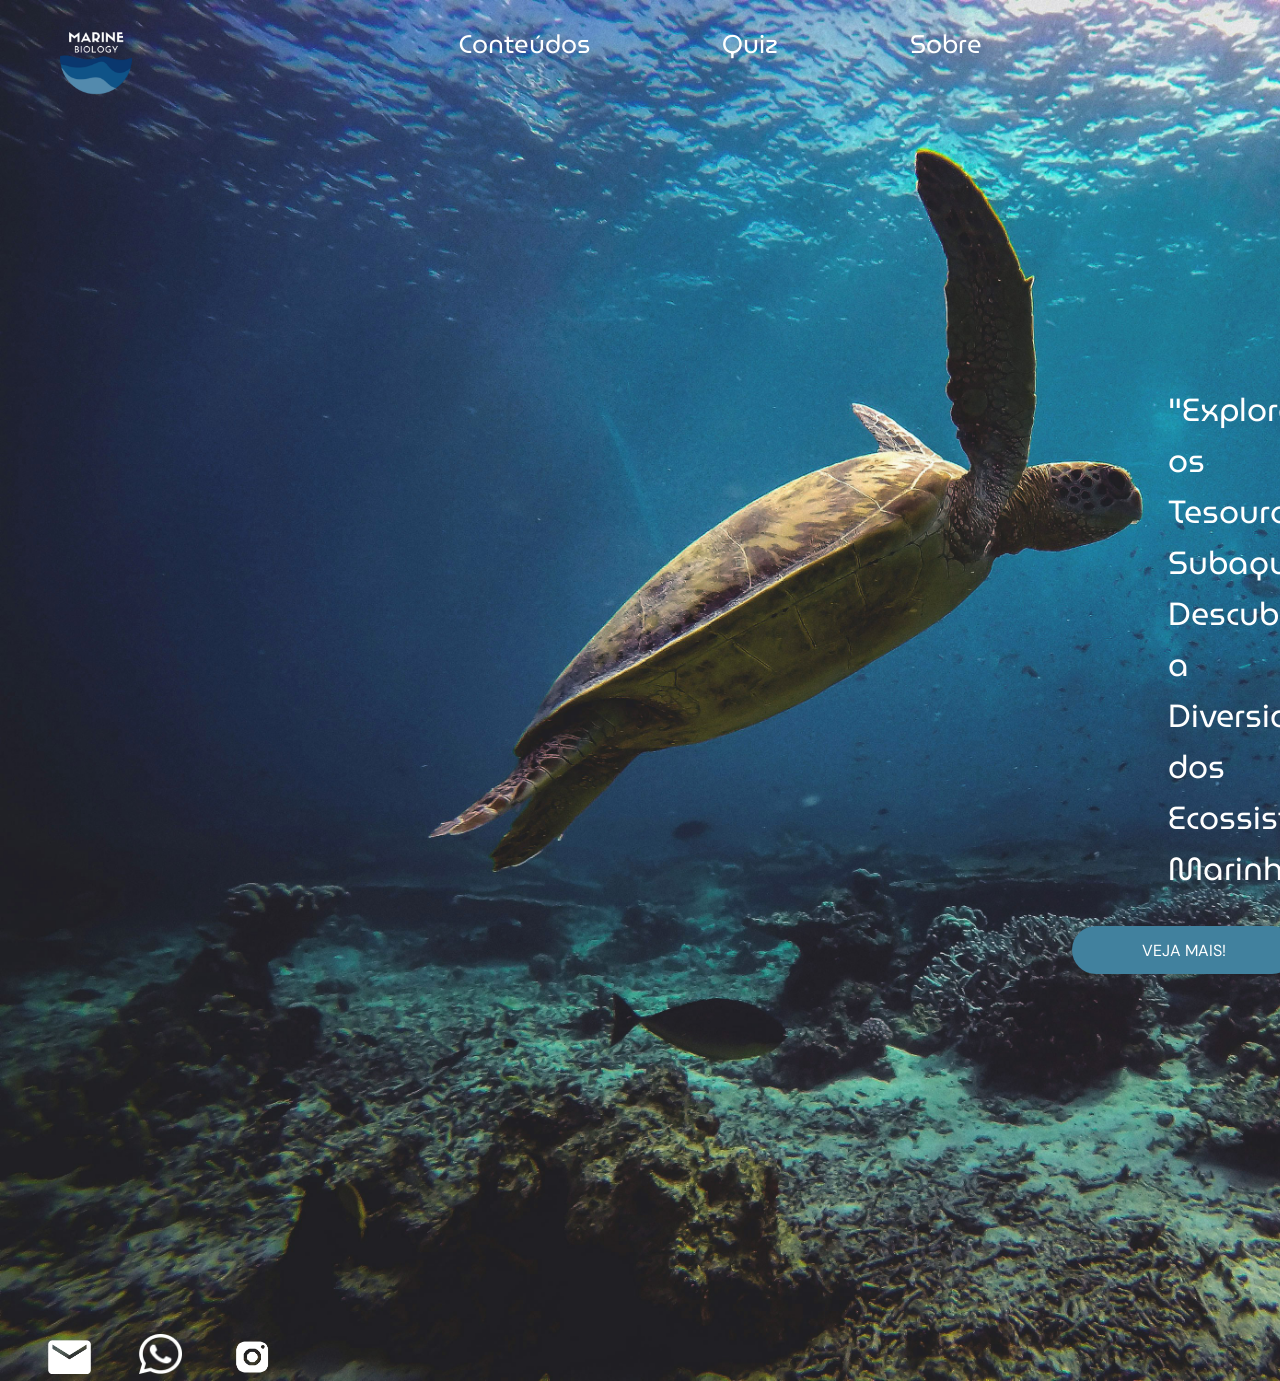
==== index.html @ a631b2ee "........" ====
<!DOCTYPE html>
<html lang="en">
<head>
    <meta charset="UTF-8">
    <meta name="viewport" content="width=device-width, initial-scale=1.0">
    <link rel="stylesheet" href="style.css">
    <link rel="shortcut icon" href="./img/favicon.png" type="image/x-icon">
    <link rel="preconnect" href="https://fonts.googleapis.com">
<link rel="preconnect" href="https://fonts.gstatic.com" crossorigin>
<link href="https://fonts.googleapis.com/css2?family=DM+Sans:ital,opsz,wght@0,9..40,100..1000;1,9..40,100..1000&family=MuseoModerno:ital,wght@0,100..900;1,100..900&display=swap" rel="stylesheet">
    <title>Marine Biology</title>
</head>
<body>
    <header>
        <div class="header">
            <div>
                <a href="./index.html"><img src="./img/Logo.png" alt="logo do site"></a>
            </div>

            <div class="navegacao">
                <nav>
                    
                    <a href="./pages/conteudos/Ecossistema.html">Conteúdos</a>
                    <a href="./pages/quiz/quiz.html">Quiz</a>
                    <a href="">Sobre</a>
                </nav>
            </div>
        </div>
    </header>

    <main>
        <section class="centro">
        <div class="paragrafo">
            <p>"Explorando os Tesouros Subaquáticos: Descubra a Diversidade dos Ecossistemas Marinhos"</p>

            <div class="bt">
                <a href="./pages/conteudos/Ecossistema.html"><button>VEJA MAIS!</button></a>
            </div>
        </div>
        
    </section>
    <section class="redes">
        <div>
            <img src="./img/email.png" alt="">
        </div>
        <div>
            <img src="./img/zap.png" alt="">
        </div>
        <div>
            <img src="./img/insta.png" alt="">
        </div>
    </section>
    </main>
</body>
</html>
---- style.css ----
*{
    margin: 0;
    padding: 0;
    box-sizing: border-box;
    font-family: "MuseoModerno", sans-serif;
    text-align: center;
}

body{
    background-image: url("./img/background.jpg");
    background-repeat: no-repeat;
    
    background-size: cover;
}

header{
    height: 5rem;
    margin-bottom: 5rem;
}

.header{
    display: flex;
}

header img{
    width: 8rem;
    margin-left: 2rem;
}

.navegacao{
    margin-top: 1.5rem;
    margin-right: auto;
    margin-left: auto;
}

a{
    text-decoration: none;
    color: #fff;
    margin-right: 8rem;
    font-size: 1.6rem;
}

a:hover{
    color: #cfcbcb;
    text-decoration:underline;
}

.centro{
    margin-left: 60rem;
    margin-top: 19rem;
    color: white;
    font-size: 2rem;
    text-align: center;
}

.paragrafo p{
    margin-left: 13rem;
    margin-right: 13rem;
}

.bt{
   margin-left: 7rem;
}

.centro button{
    background: #41819E;
    border-radius: 2rem;
    color: #fff;
    width: 14rem;
    height: 3rem;
    border: none;
    margin-top: 2rem;
    font-family: "DM Sans", sans-serif;
    font-size: 1rem;
    
}

.centro button:hover{
    background: #2a6d8c;
    border-radius: 2rem;
    color: #fff;
    cursor: pointer;
}

.redes{
    display: flex;
    align-items: end;
    margin-top: 22.5rem;

}

.redes img{
    width: 2.7rem;
    margin-left: 3rem;
}
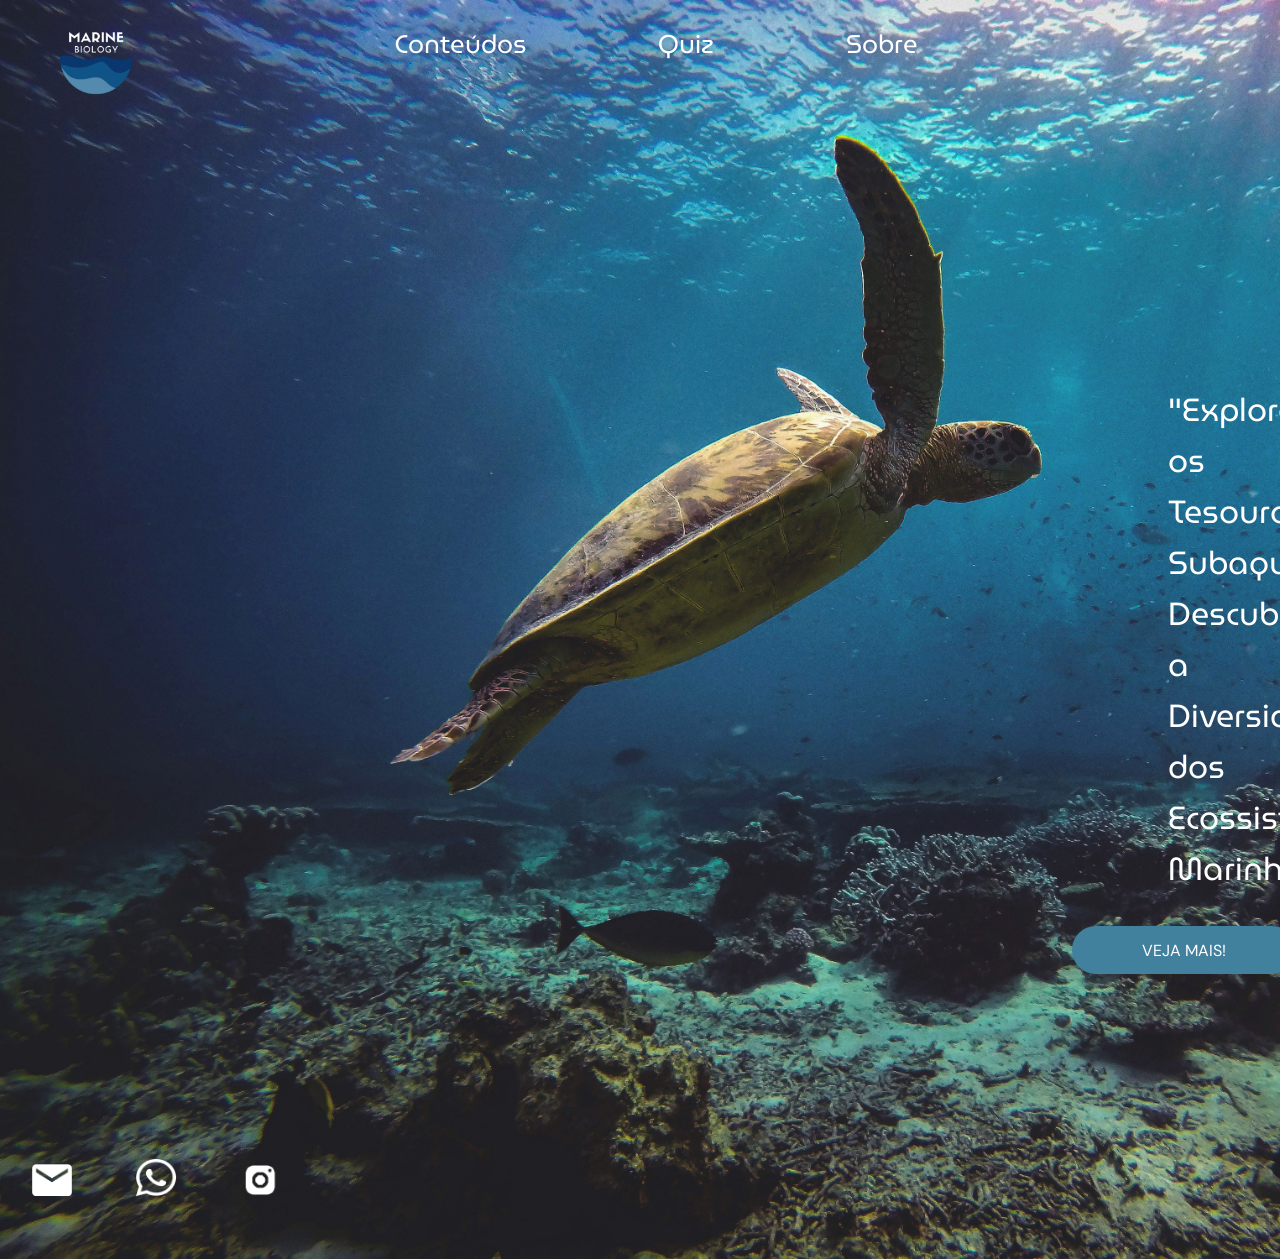
==== commit c87b4e0f: "fim" ====
--- a/index.html
+++ b/index.html
@@ -20,9 +20,9 @@
             <div class="navegacao">
                 <nav>
                     
-                    <a href="./pages/conteudos/Ecossistema.html">Conteúdos</a>
-                    <a href="./pages/quiz/quiz.html">Quiz</a>
-                    <a href="">Sobre</a>
+                    <a href="./pages/conteudos/Ecossistema.html" class="a-nav">Conteúdos</a>
+                    <a href="./pages/quiz/quiz.html" class="a-nav">Quiz</a>
+                    <a href="./pages/sobre/sobre.html" class="a-nav">Sobre</a>
                 </nav>
             </div>
         </div>
@@ -40,15 +40,19 @@
         
     </section>
     <section class="redes">
-        <div>
-            <img src="./img/email.png" alt="">
+        <div class="rds">
+        <div class="grow-container">
+            <a href="mailto:gabriellecosta@eaportal.org" class='to-email circle-button'><img src="./img/email.png" alt=""></a>
         </div>
-        <div>
-            <img src="./img/zap.png" alt="">
+        <div class="grow-container">
+            <a href="https://wa.me/5511985415451" class='to-zap circle-button'> <img src="./img/zap.png" alt=""></a>
+           
         </div>
-        <div>
-            <img src="./img/insta.png" alt="">
+        <div class="grow-container">
+            <a href="https://www.instagram.com/gabiietz_/" class='to-insta circle-button'><img src="./img/insta.png" alt=""></a>
+            
         </div>
+    </div>
     </section>
     </main>
 </body>
--- a/style.css
+++ b/style.css
@@ -7,14 +7,13 @@
 }
 
 body{
-    background-image: url("./img/background.jpg");
+    background-image: url("./img/background-mobile.png");
     background-repeat: no-repeat;
-    
     background-size: cover;
 }
 
 header{
-    height: 5rem;
+    height: 3rem;
     margin-bottom: 5rem;
 }
 
@@ -23,7 +22,7 @@
 }
 
 header img{
-    width: 8rem;
+    width: 6rem;
     margin-left: 2rem;
 }
 
@@ -33,34 +32,31 @@
     margin-left: auto;
 }
 
-a{
+.a-nav{
     text-decoration: none;
     color: #fff;
-    margin-right: 8rem;
-    font-size: 1.6rem;
-}
-
-a:hover{
+    margin-right: 1rem;
+    font-size: 1rem;
+}
+
+.a-nav:hover{
     color: #cfcbcb;
     text-decoration:underline;
 }
 
 .centro{
-    margin-left: 60rem;
+    margin-left: 1rem;
     margin-top: 19rem;
     color: white;
-    font-size: 2rem;
+    font-size: 1.6rem;
     text-align: center;
 }
 
 .paragrafo p{
-    margin-left: 13rem;
-    margin-right: 13rem;
-}
-
-.bt{
-   margin-left: 7rem;
-}
+    margin-left: 1rem;
+    margin-right: 1rem;
+}
+
 
 .centro button{
     background: #41819E;
@@ -85,12 +81,153 @@
 .redes{
     display: flex;
     align-items: end;
-    margin-top: 22.5rem;
-
+    margin-top: 12rem;
 }
 
 .redes img{
-    width: 2.7rem;
+    width: 2rem;
     margin-left: 3rem;
 }
 
+.rds{
+    display: flex;
+    margin-bottom: 1.8rem;
+}
+
+@media(min-width: 1110px) {
+
+body{
+    background-image: url("./img/background.jpg");
+    background-repeat: no-repeat;
+    background-size: cover;
+}
+
+header{
+    height: 5rem;
+    margin-bottom: 5rem;
+}
+
+.header{
+    display: flex;
+}
+
+header img{
+    width: 8rem;
+    margin-left: 2rem;
+}
+
+.navegacao{
+    margin-top: 1.5rem;
+    margin-right: auto;
+    margin-left: auto;
+}
+
+.a-nav{
+    text-decoration: none;
+    color: #fff;
+    margin-right: 8rem;
+    font-size: 1.6rem;
+}
+
+.a-nav:hover{
+    color: #cfcbcb;
+    text-decoration:underline;
+}
+
+.centro{
+    margin-left: 60rem;
+    margin-top: 19rem;
+    color: white;
+    font-size: 2rem;
+    text-align: center;
+}
+
+.paragrafo p{
+    margin-left: 13rem;
+    margin-right: 13rem;
+}
+
+.bt{
+   margin-left: 7rem;
+}
+
+.centro button{
+    background: #41819E;
+    border-radius: 2rem;
+    color: #fff;
+    width: 14rem;
+    height: 3rem;
+    border: none;
+    margin-top: 2rem;
+    font-family: "DM Sans", sans-serif;
+    font-size: 1rem;
+}
+
+.centro button:hover{
+    background: #2a6d8c;
+    border-radius: 2rem;
+    color: #fff;
+    cursor: pointer;
+}
+
+.redes{
+    display: flex;
+    margin-top: 10rem;
+}
+
+.redes img{
+    width: 2.5rem;
+    margin-right: 1rem;
+    margin-left: 1rem;
+}
+
+.circle-button{
+  display: inline-block;
+  font-size: 2.5rem;
+  border-radius: 50%;
+  transition: all 0.2s ease;
+  }
+  
+  .circle-button:hover{
+    animation: circle-anim 0.3s ease forwards;
+    transition: all 0.4s ease;
+  }
+  
+  .grow-container{
+    display: inline-block;
+    margin: 1rem;
+  }
+  
+  .to-insta:hover{
+    background: #833ab4;
+  background: linear-gradient(
+    to right,
+    #833ab4,#fd1d1d,#fcb045
+  );
+  }
+  
+  .to-zap:hover{
+    background: #00E676;
+  }
+  
+  .to-email:hover{
+    background: #0cb0ff;
+  }
+  
+  @keyframes circle-anim{
+    0% {
+      
+    }
+    
+    90%{
+      padding: 0.35rem;
+      margin: -0.35rem; 
+    }
+    
+    100%{
+        padding: 0.25rem;
+        margin: -0.25rem; 
+    }
+  }
+  
+}
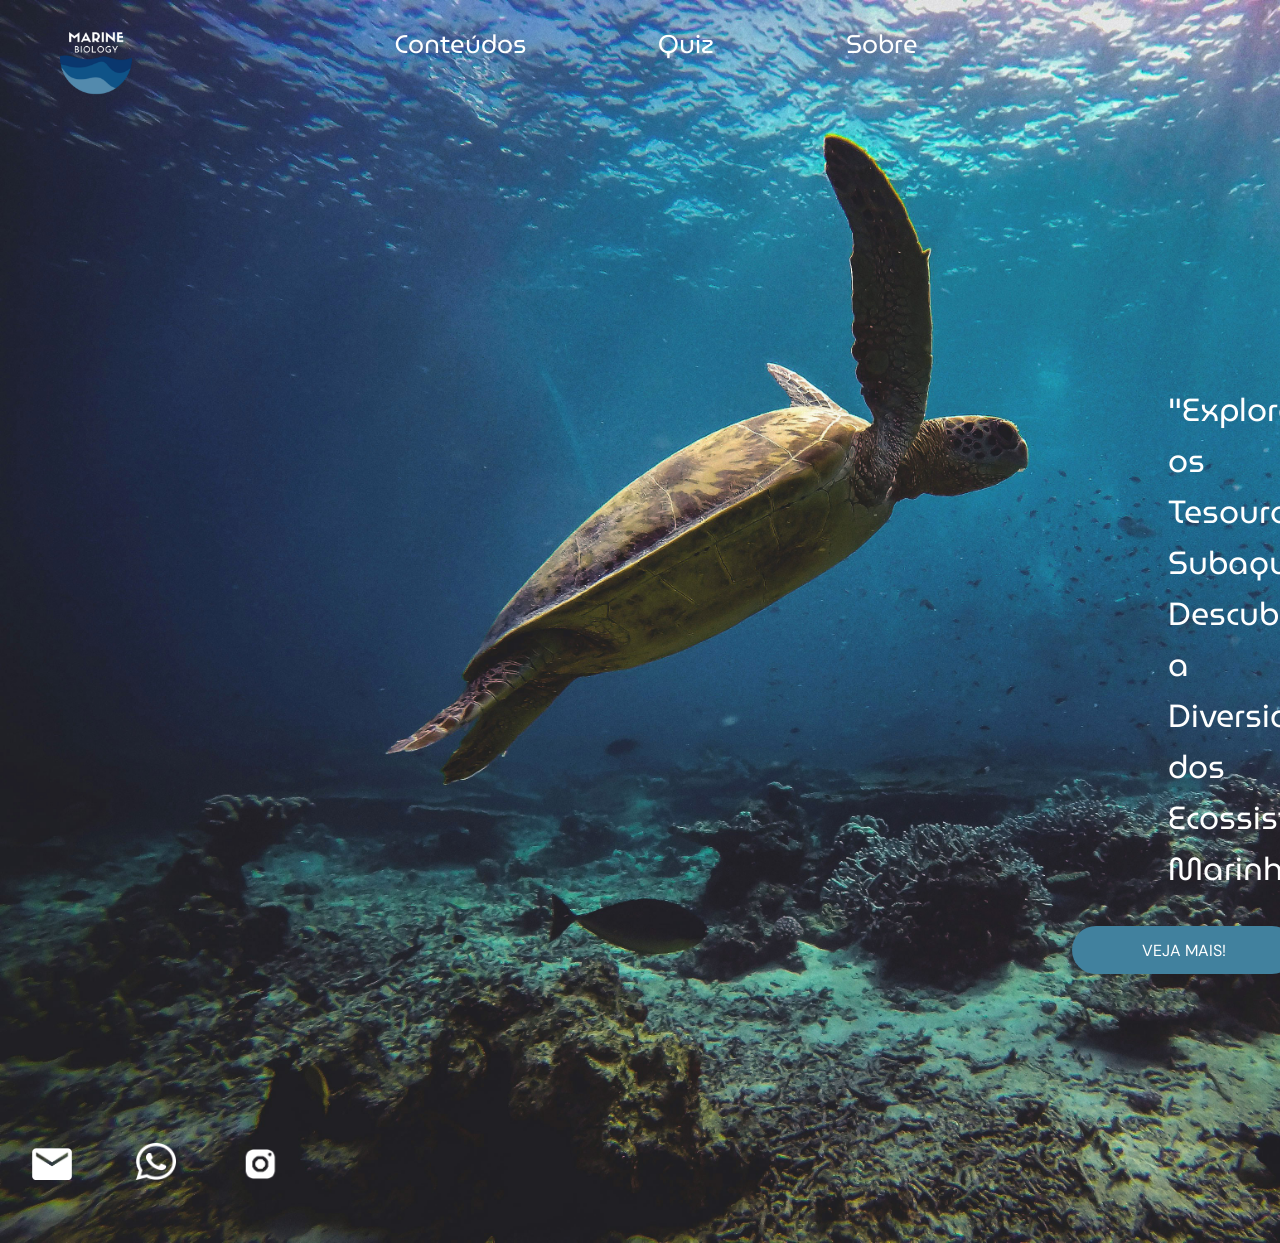
==== commit b8231573: "fim de novo" ====
--- a/index.html
+++ b/index.html
@@ -45,11 +45,11 @@
             <a href="mailto:gabriellecosta@eaportal.org" class='to-email circle-button'><img src="./img/email.png" alt=""></a>
         </div>
         <div class="grow-container">
-            <a href="https://wa.me/5511985415451" class='to-zap circle-button'> <img src="./img/zap.png" alt=""></a>
+            <a href="https://wa.me/5511985415451" target="_blank" class='to-zap circle-button'> <img src="./img/zap.png" alt=""></a>
            
         </div>
         <div class="grow-container">
-            <a href="https://www.instagram.com/gabiietz_/" class='to-insta circle-button'><img src="./img/insta.png" alt=""></a>
+            <a href="https://www.instagram.com/gabiietz_/" target="_blank" class='to-insta circle-button'><img src="./img/insta.png" alt=""></a>
             
         </div>
     </div>
--- a/style.css
+++ b/style.css
@@ -172,7 +172,7 @@
 
 .redes{
     display: flex;
-    margin-top: 10rem;
+    margin-top: 9rem;
 }
 
 .redes img{
